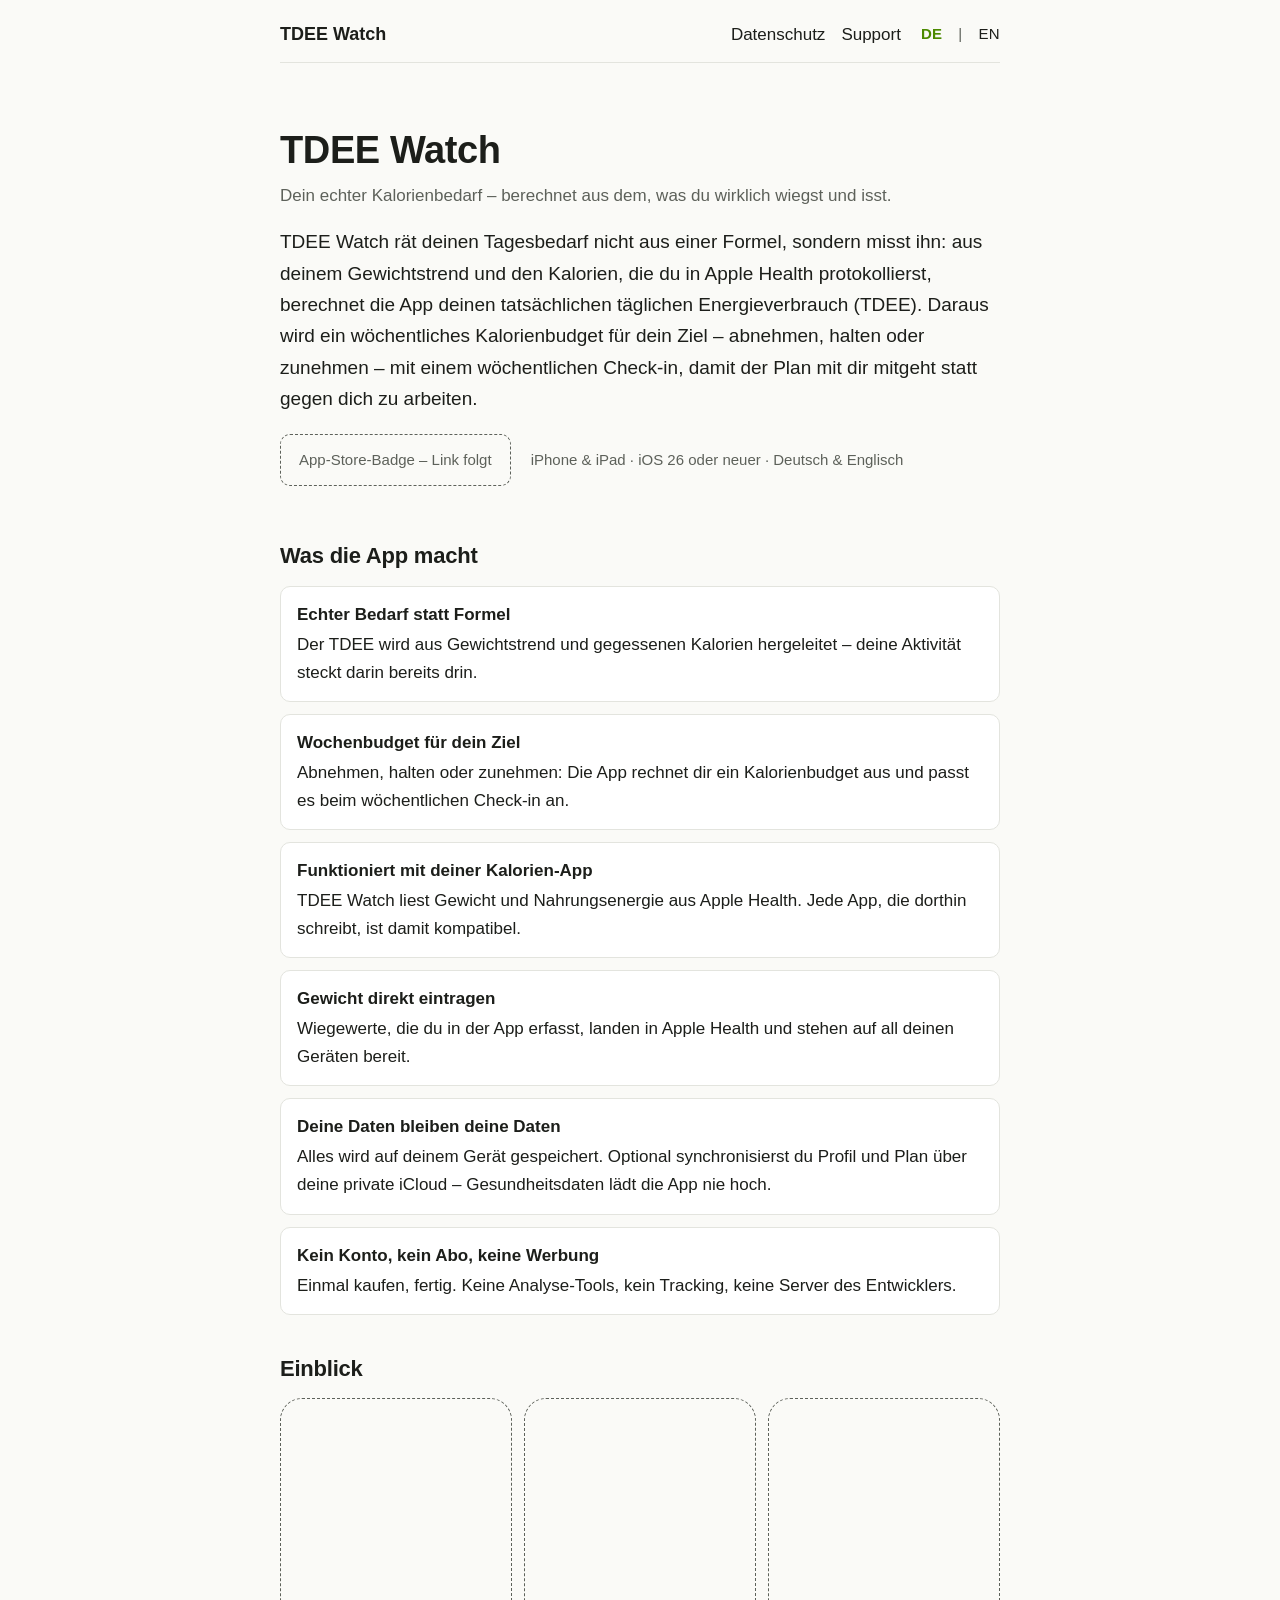
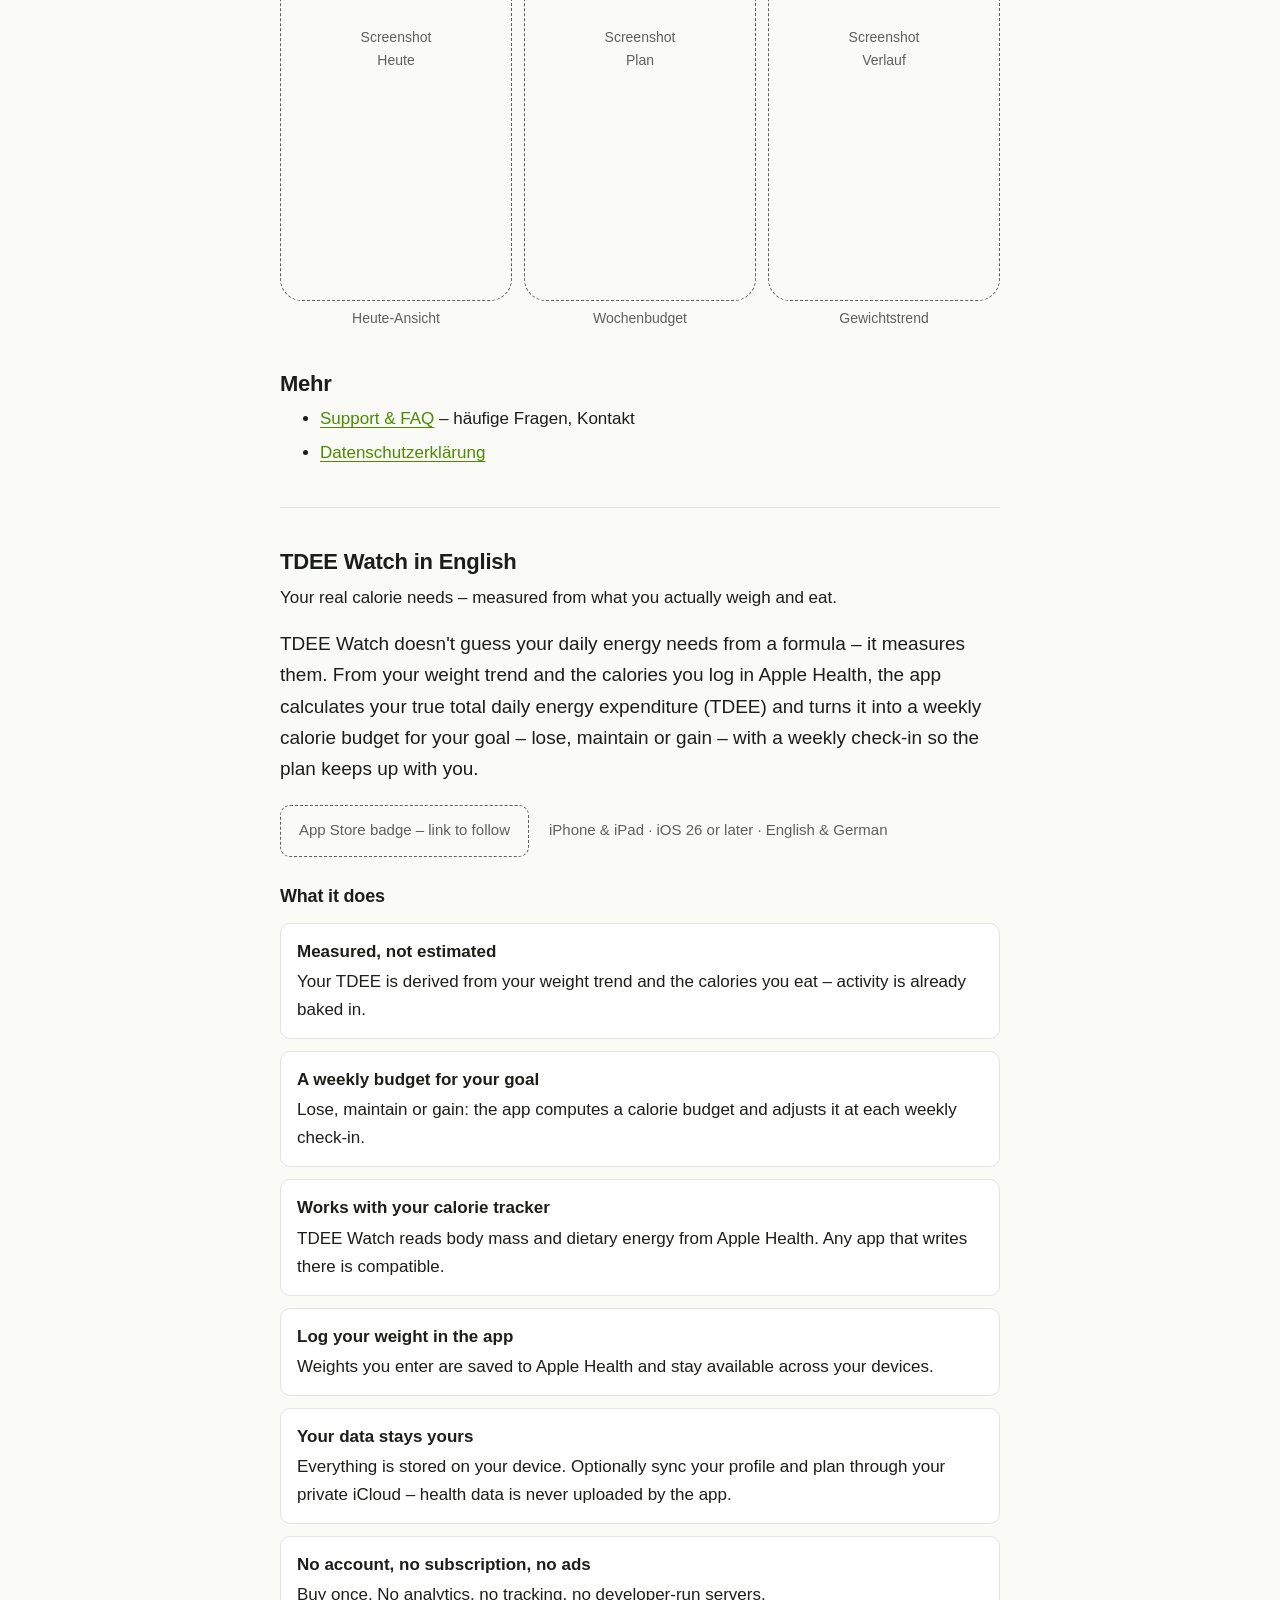
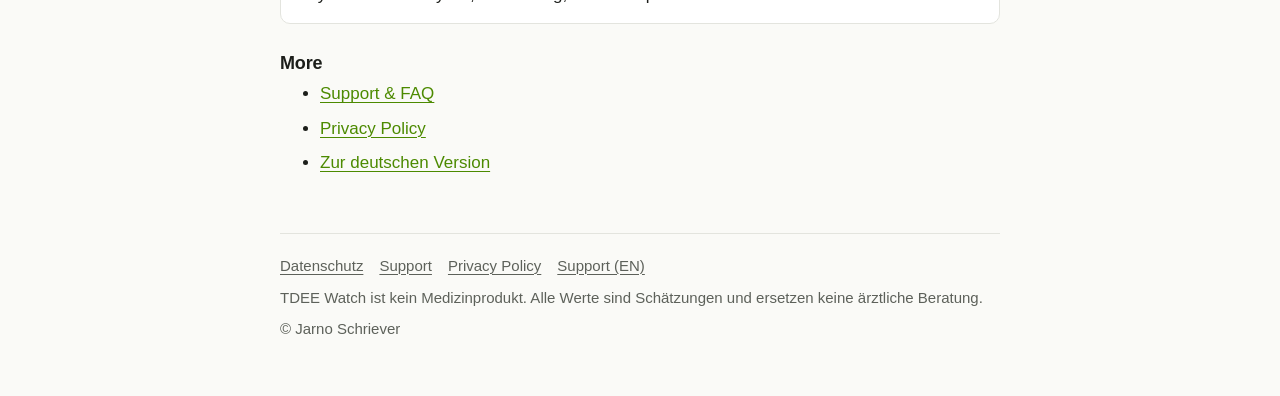
==== index.html @ 5bb409b3 "Veröffentliche die Datenschutz- und Supportseiten von TDEE Watch Die Seiten liegen im Wurzelverzeich" ====
<!DOCTYPE html>
<html lang="de">
<head>
  <meta charset="utf-8">
  <meta name="viewport" content="width=device-width, initial-scale=1">
  <title>TDEE Watch – Dein echter Kalorienbedarf aus Apple Health</title>
  <meta name="description" content="TDEE Watch berechnet deinen tatsächlichen Energiebedarf (TDEE) aus Gewichtstrend und Kalorien in Apple Health und macht daraus ein Wochenbudget für dein Ziel.">
  <link rel="stylesheet" href="./styles.css">
</head>
<body id="top">

<header class="site-header">
  <a class="brand" href="./index.html">TDEE Watch</a>
  <nav aria-label="Seiten">
    <a href="./privacy.html">Datenschutz</a>
    <a href="./support.html">Support</a>
  </nav>
  <nav class="lang" aria-label="Sprache">
    <a href="#top" aria-current="page" lang="de">DE</a>
    <span aria-hidden="true">|</span>
    <a href="#en" lang="en" hreflang="en">EN</a>
  </nav>
</header>

<main>

  <section class="hero">
    <h1>TDEE Watch</h1>
    <p class="tagline">Dein echter Kalorienbedarf – berechnet aus dem, was du wirklich wiegst und isst.</p>

    <p class="lead">
      TDEE Watch rät deinen Tagesbedarf nicht aus einer Formel, sondern misst ihn:
      aus deinem Gewichtstrend und den Kalorien, die du in Apple Health protokollierst,
      berechnet die App deinen tatsächlichen täglichen Energieverbrauch (TDEE).
      Daraus wird ein wöchentliches Kalorienbudget für dein Ziel – abnehmen, halten oder zunehmen –
      mit einem wöchentlichen Check-in, damit der Plan mit dir mitgeht statt gegen dich zu arbeiten.
    </p>

    <div class="cta-row">
      <a class="badge-placeholder" href="#" aria-label="Im App Store laden (Link folgt)">
        App-Store-Badge – Link folgt
      </a>
      <span class="meta">iPhone &amp; iPad · iOS 26 oder neuer · Deutsch &amp; Englisch</span>
    </div>
  </section>

  <section aria-labelledby="features-de">
    <h2 id="features-de">Was die App macht</h2>
    <ul class="features">
      <li>
        <strong>Echter Bedarf statt Formel</strong>
        Der TDEE wird aus Gewichtstrend und gegessenen Kalorien hergeleitet – deine Aktivität steckt darin bereits drin.
      </li>
      <li>
        <strong>Wochenbudget für dein Ziel</strong>
        Abnehmen, halten oder zunehmen: Die App rechnet dir ein Kalorienbudget aus und passt es beim wöchentlichen Check-in an.
      </li>
      <li>
        <strong>Funktioniert mit deiner Kalorien-App</strong>
        TDEE Watch liest Gewicht und Nahrungsenergie aus Apple Health. Jede App, die dorthin schreibt, ist damit kompatibel.
      </li>
      <li>
        <strong>Gewicht direkt eintragen</strong>
        Wiegewerte, die du in der App erfasst, landen in Apple Health und stehen auf all deinen Geräten bereit.
      </li>
      <li>
        <strong>Deine Daten bleiben deine Daten</strong>
        Alles wird auf deinem Gerät gespeichert. Optional synchronisierst du Profil und Plan über deine private iCloud – Gesundheitsdaten lädt die App nie hoch.
      </li>
      <li>
        <strong>Kein Konto, kein Abo, keine Werbung</strong>
        Einmal kaufen, fertig. Keine Analyse-Tools, kein Tracking, keine Server des Entwicklers.
      </li>
    </ul>
  </section>

  <section aria-labelledby="screens-de">
    <h2 id="screens-de">Einblick</h2>
    <div class="screenshots">
      <figure>
        <div class="frame">Screenshot<br>Heute</div>
        <figcaption>Heute-Ansicht</figcaption>
      </figure>
      <figure>
        <div class="frame">Screenshot<br>Plan</div>
        <figcaption>Wochenbudget</figcaption>
      </figure>
      <figure>
        <div class="frame">Screenshot<br>Verlauf</div>
        <figcaption>Gewichtstrend</figcaption>
      </figure>
    </div>
  </section>

  <section aria-labelledby="links-de">
    <h2 id="links-de">Mehr</h2>
    <ul>
      <li><a href="./support.html">Support &amp; FAQ</a> – häufige Fragen, Kontakt</li>
      <li><a href="./privacy.html">Datenschutzerklärung</a></li>
    </ul>
  </section>

  <hr>

  <section id="en" lang="en" aria-labelledby="en-heading">
    <h2 id="en-heading">TDEE Watch in English</h2>
    <p class="tagline">Your real calorie needs – measured from what you actually weigh and eat.</p>
    <p class="lead">
      TDEE Watch doesn't guess your daily energy needs from a formula – it measures them.
      From your weight trend and the calories you log in Apple Health, the app calculates your
      true total daily energy expenditure (TDEE) and turns it into a weekly calorie budget for your
      goal – lose, maintain or gain – with a weekly check-in so the plan keeps up with you.
    </p>

    <div class="cta-row">
      <a class="badge-placeholder" href="#" aria-label="Download on the App Store (link to follow)">
        App Store badge – link to follow
      </a>
      <span class="meta">iPhone &amp; iPad · iOS 26 or later · English &amp; German</span>
    </div>

    <h3>What it does</h3>
    <ul class="features">
      <li>
        <strong>Measured, not estimated</strong>
        Your TDEE is derived from your weight trend and the calories you eat – activity is already baked in.
      </li>
      <li>
        <strong>A weekly budget for your goal</strong>
        Lose, maintain or gain: the app computes a calorie budget and adjusts it at each weekly check-in.
      </li>
      <li>
        <strong>Works with your calorie tracker</strong>
        TDEE Watch reads body mass and dietary energy from Apple Health. Any app that writes there is compatible.
      </li>
      <li>
        <strong>Log your weight in the app</strong>
        Weights you enter are saved to Apple Health and stay available across your devices.
      </li>
      <li>
        <strong>Your data stays yours</strong>
        Everything is stored on your device. Optionally sync your profile and plan through your private iCloud – health data is never uploaded by the app.
      </li>
      <li>
        <strong>No account, no subscription, no ads</strong>
        Buy once. No analytics, no tracking, no developer-run servers.
      </li>
    </ul>

    <h3>More</h3>
    <ul>
      <li><a href="./en/support.html">Support &amp; FAQ</a></li>
      <li><a href="./en/privacy.html">Privacy Policy</a></li>
      <li><a href="#top" hreflang="de">Zur deutschen Version</a></li>
    </ul>
  </section>

</main>

<footer class="site-footer">
  <nav aria-label="Footer">
    <a href="./privacy.html">Datenschutz</a>
    <a href="./support.html">Support</a>
    <a href="./en/privacy.html" hreflang="en" lang="en">Privacy Policy</a>
    <a href="./en/support.html" hreflang="en" lang="en">Support (EN)</a>
  </nav>
  <p>TDEE Watch ist kein Medizinprodukt. Alle Werte sind Schätzungen und ersetzen keine ärztliche Beratung.</p>
  <p>© Jarno Schriever</p>
</footer>

</body>
</html>
---- styles.css ----
/* TDEE Watch — docs site (privacy, support, landing).
   No JavaScript, no external assets. Mobile-first. */

:root {
  color-scheme: light dark;
  --bg: #fafaf7;
  --fg: #1c1e1a;
  --muted: #5d615a;
  --accent: #4C8A00;          /* darker green for contrast on light backgrounds */
  --accent-soft: rgba(76, 138, 0, 0.12);
  --border: #e3e4de;
  --card: #ffffff;
  --code-bg: #f0f1ec;
  --max-width: 720px;
}

@media (prefers-color-scheme: dark) {
  :root {
    --bg: #0f110d;
    --fg: #eceee6;
    --muted: #a4a99b;
    --accent: #B8FF33;        /* lime, used sparingly */
    --accent-soft: rgba(184, 255, 51, 0.12);
    --border: #262a22;
    --card: #161913;
    --code-bg: #1c2018;
  }
}

* { box-sizing: border-box; }

html { -webkit-text-size-adjust: 100%; }

body {
  margin: 0;
  background: var(--bg);
  color: var(--fg);
  font-family: -apple-system, BlinkMacSystemFont, "SF Pro", Inter, sans-serif;
  font-size: 1.0625rem;
  line-height: 1.65;
  padding-inline: 20px;
  padding-block: 0 48px;
}

a {
  color: var(--accent);
  text-decoration: underline;
  text-decoration-thickness: 1px;
  text-underline-offset: 0.18em;
}

a:hover,
a:focus-visible { text-decoration-thickness: 2px; }

a:focus-visible {
  outline: 2px solid var(--accent);
  outline-offset: 3px;
  border-radius: 3px;
}

/* Header ------------------------------------------------------------- */

.site-header {
  max-width: var(--max-width);
  margin: 0 auto;
  padding-block: 20px 12px;
  display: flex;
  flex-wrap: wrap;
  align-items: center;
  gap: 12px 20px;
  border-bottom: 1px solid var(--border);
}

.brand {
  font-weight: 700;
  font-size: 1.125rem;
  color: var(--fg);
  text-decoration: none;
  margin-right: auto;
}

.brand:hover { color: var(--accent); }

.site-header nav {
  display: flex;
  gap: 16px;
  flex-wrap: wrap;
}

.site-header nav a {
  color: var(--fg);
  text-decoration: none;
}

.site-header nav a:hover {
  color: var(--accent);
  text-decoration: underline;
}

.lang {
  display: inline-flex;
  align-items: center;
  gap: 8px;
  font-size: 0.9375rem;
  color: var(--muted);
  letter-spacing: 0.02em;
}

.lang a[aria-current="page"] {
  color: var(--accent);
  font-weight: 600;
}

/* Content ------------------------------------------------------------ */

main {
  max-width: var(--max-width);
  margin: 0 auto;
  padding-top: 8px;
}

h1, h2, h3 {
  line-height: 1.25;
  letter-spacing: -0.01em;
}

h1 { font-size: clamp(1.75rem, 5vw, 2.375rem); margin: 32px 0 8px; }
h2 { font-size: 1.375rem; margin: 40px 0 8px; }
h3 { font-size: 1.125rem; margin: 28px 0 6px; }

h2 + p,
h3 + p { margin-top: 0; }

p, ul, ol { margin: 0 0 16px; }
li { margin-bottom: 6px; }
li > ul { margin: 6px 0 0; }

.lead { font-size: 1.1875rem; }
.meta { color: var(--muted); font-size: 0.9375rem; }

code {
  font-family: ui-monospace, "SF Mono", Menlo, monospace;
  font-size: 0.92em;
  background: var(--code-bg);
  padding: 0.1em 0.35em;
  border-radius: 4px;
}

hr {
  border: 0;
  border-top: 1px solid var(--border);
  margin: 40px 0;
}

/* Definition lists for the "what is processed" blocks */
dl { margin: 0 0 16px; }
dt { font-weight: 600; margin-top: 12px; }
dd { margin: 2px 0 0 0; }

.note {
  border-left: 3px solid var(--accent);
  background: var(--accent-soft);
  padding: 12px 16px;
  border-radius: 0 8px 8px 0;
  margin: 20px 0;
}

.toc {
  background: var(--card);
  border: 1px solid var(--border);
  border-radius: 10px;
  padding: 16px 20px;
  margin: 24px 0 32px;
}
.toc ol { margin: 8px 0 0; padding-left: 20px; }
.toc li { margin-bottom: 4px; }
.toc a { color: var(--fg); }
.toc a:hover { color: var(--accent); }

/* Landing ------------------------------------------------------------ */

.hero { padding-block: 24px 8px; }

.hero .tagline {
  color: var(--muted);
  font-size: 1.0625rem;
  margin-top: 0;
}

.cta-row {
  display: flex;
  flex-wrap: wrap;
  gap: 12px 20px;
  align-items: center;
  margin: 20px 0 8px;
}

.badge-placeholder {
  display: inline-flex;
  align-items: center;
  justify-content: center;
  min-width: 160px;
  min-height: 52px;
  padding: 10px 18px;
  border: 1.5px dashed var(--muted);
  border-radius: 10px;
  color: var(--muted);
  font-size: 0.9375rem;
  text-decoration: none;
}
.badge-placeholder:hover {
  border-color: var(--accent);
  color: var(--accent);
}

.features {
  list-style: none;
  padding: 0;
  margin: 16px 0 0;
  display: grid;
  gap: 12px;
}
.features li {
  background: var(--card);
  border: 1px solid var(--border);
  border-radius: 10px;
  padding: 14px 16px;
  margin: 0;
}
.features strong { display: block; margin-bottom: 2px; }

.screenshots {
  display: grid;
  grid-template-columns: repeat(auto-fit, minmax(140px, 1fr));
  gap: 12px;
  margin: 16px 0 0;
}
.screenshots figure { margin: 0; }
.screenshots .frame {
  aspect-ratio: 9 / 19.5;
  max-width: 100%;
  border: 1.5px dashed var(--muted);
  border-radius: 22px;
  display: flex;
  align-items: center;
  justify-content: center;
  text-align: center;
  color: var(--muted);
  font-size: 0.875rem;
  padding: 12px;
}
.screenshots figcaption {
  text-align: center;
  color: var(--muted);
  font-size: 0.875rem;
  margin-top: 6px;
}

.faq-item { margin-bottom: 8px; }

/* Footer ------------------------------------------------------------- */

.site-footer {
  max-width: var(--max-width);
  margin: 56px auto 0;
  padding-top: 20px;
  border-top: 1px solid var(--border);
  color: var(--muted);
  font-size: 0.9375rem;
}
.site-footer nav {
  display: flex;
  flex-wrap: wrap;
  gap: 8px 16px;
  margin-bottom: 8px;
}
.site-footer nav a { color: var(--muted); }
.site-footer nav a:hover { color: var(--accent); }
.site-footer p { margin: 0 0 6px; }

@media (min-width: 600px) {
  body { padding-inline: 32px; }
  .toc ol { columns: 2; column-gap: 32px; }
}

@media print {
  body { background: #fff; color: #000; }
  .site-header nav,
  .lang,
  .site-footer nav { display: none; }
  a { color: #000; }
}
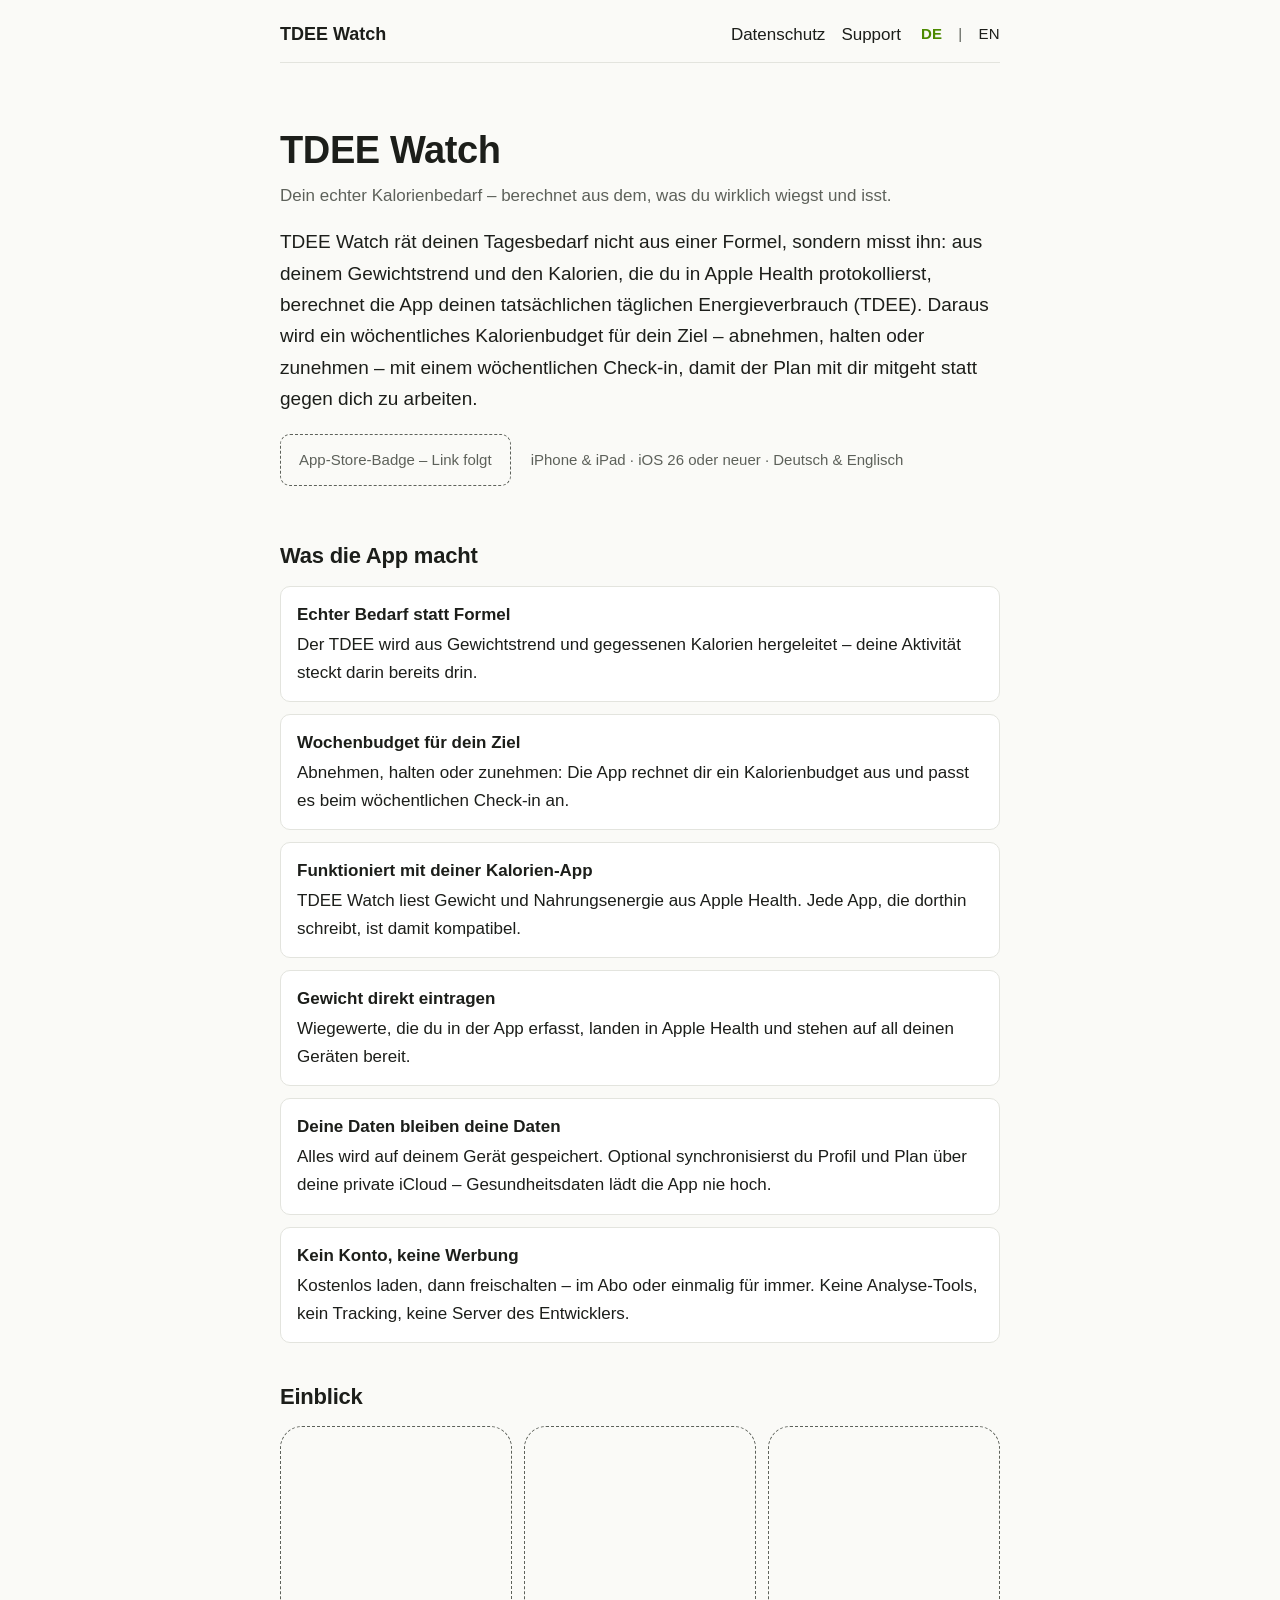
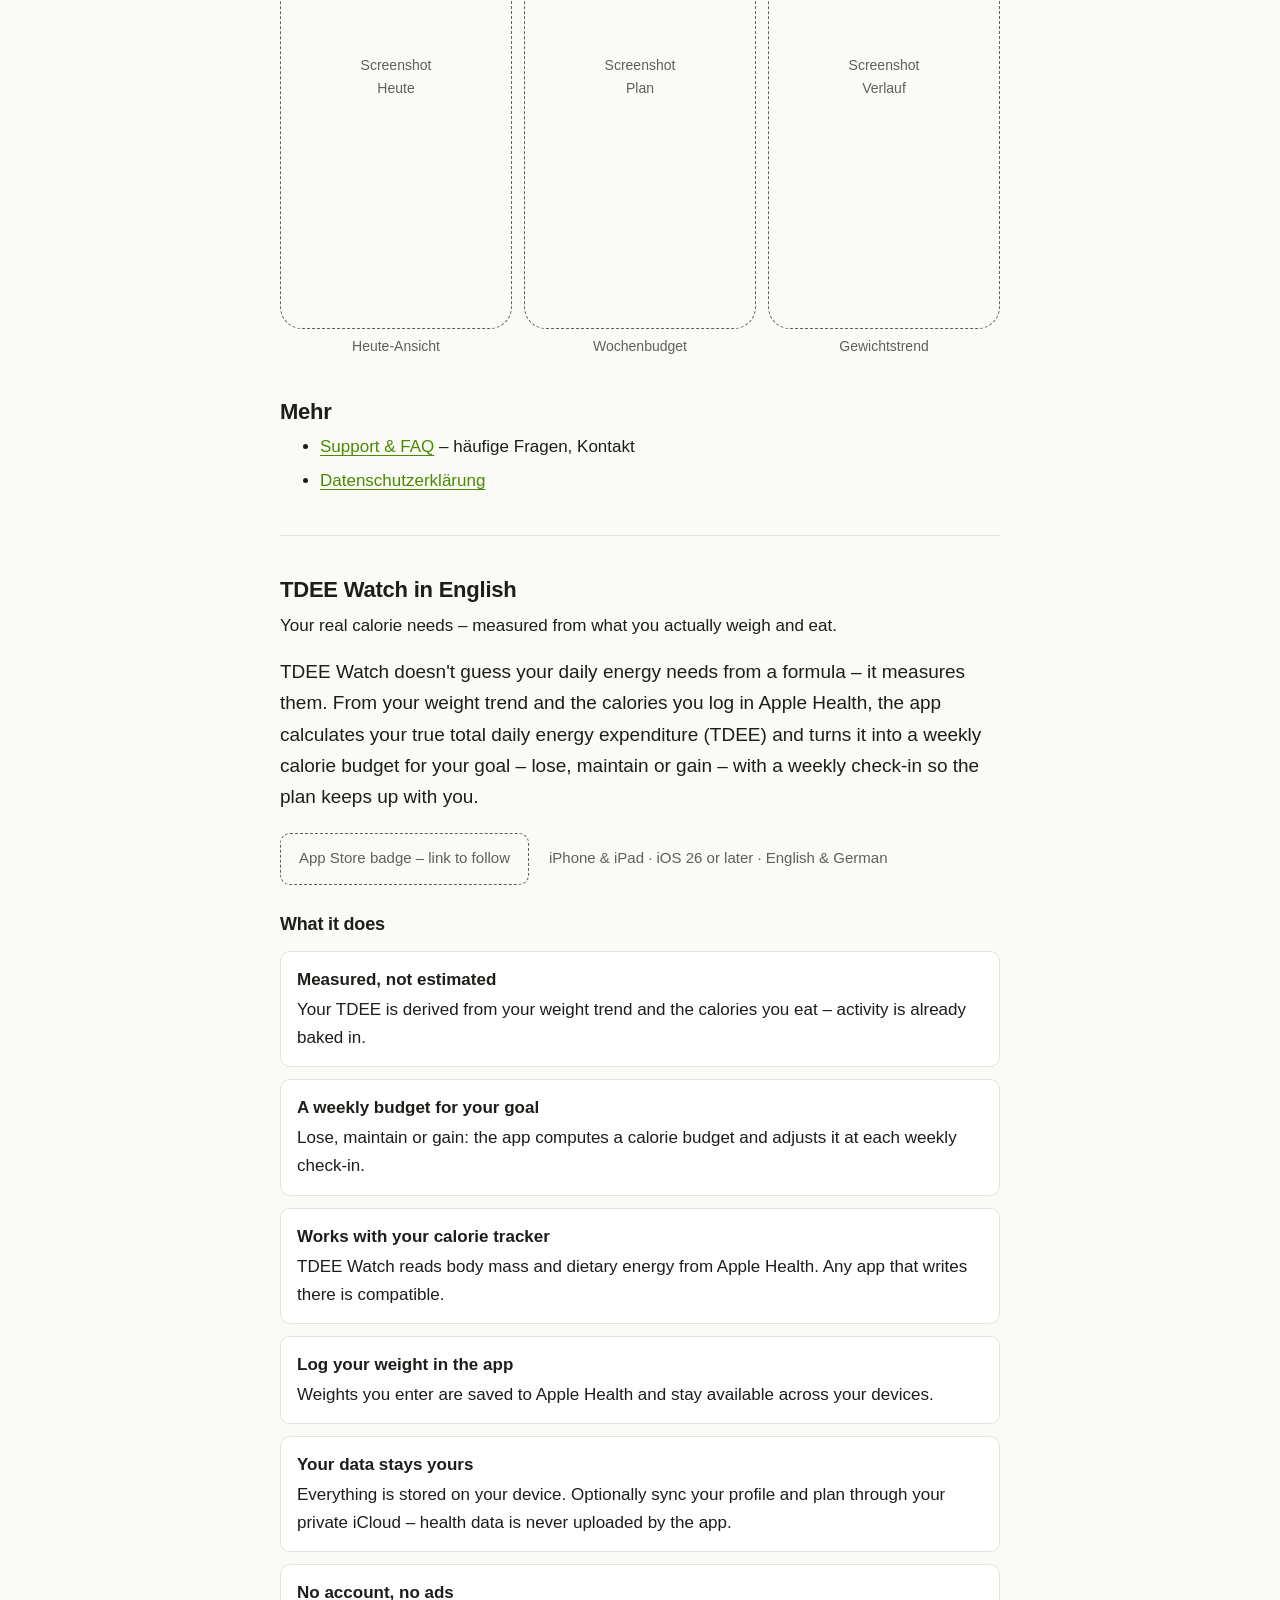
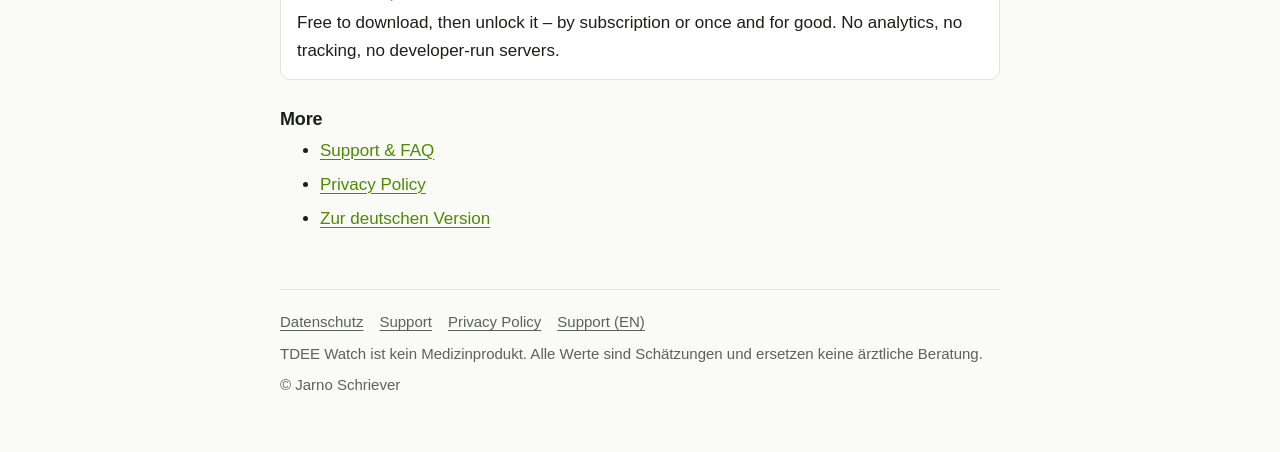
==== commit 1c2eb7ce: "Bring die Seiten auf das Freemium-Modell Die App wird nicht mehr bezahlt ausgeliefert, sondern koste" ====
--- a/index.html
+++ b/index.html
@@ -68,8 +68,8 @@
         Alles wird auf deinem Gerät gespeichert. Optional synchronisierst du Profil und Plan über deine private iCloud – Gesundheitsdaten lädt die App nie hoch.
       </li>
       <li>
-        <strong>Kein Konto, kein Abo, keine Werbung</strong>
-        Einmal kaufen, fertig. Keine Analyse-Tools, kein Tracking, keine Server des Entwicklers.
+        <strong>Kein Konto, keine Werbung</strong>
+        Kostenlos laden, dann freischalten – im Abo oder einmalig für immer. Keine Analyse-Tools, kein Tracking, keine Server des Entwicklers.
       </li>
     </ul>
   </section>
@@ -142,8 +142,8 @@
         Everything is stored on your device. Optionally sync your profile and plan through your private iCloud – health data is never uploaded by the app.
       </li>
       <li>
-        <strong>No account, no subscription, no ads</strong>
-        Buy once. No analytics, no tracking, no developer-run servers.
+        <strong>No account, no ads</strong>
+        Free to download, then unlock it – by subscription or once and for good. No analytics, no tracking, no developer-run servers.
       </li>
     </ul>
 
